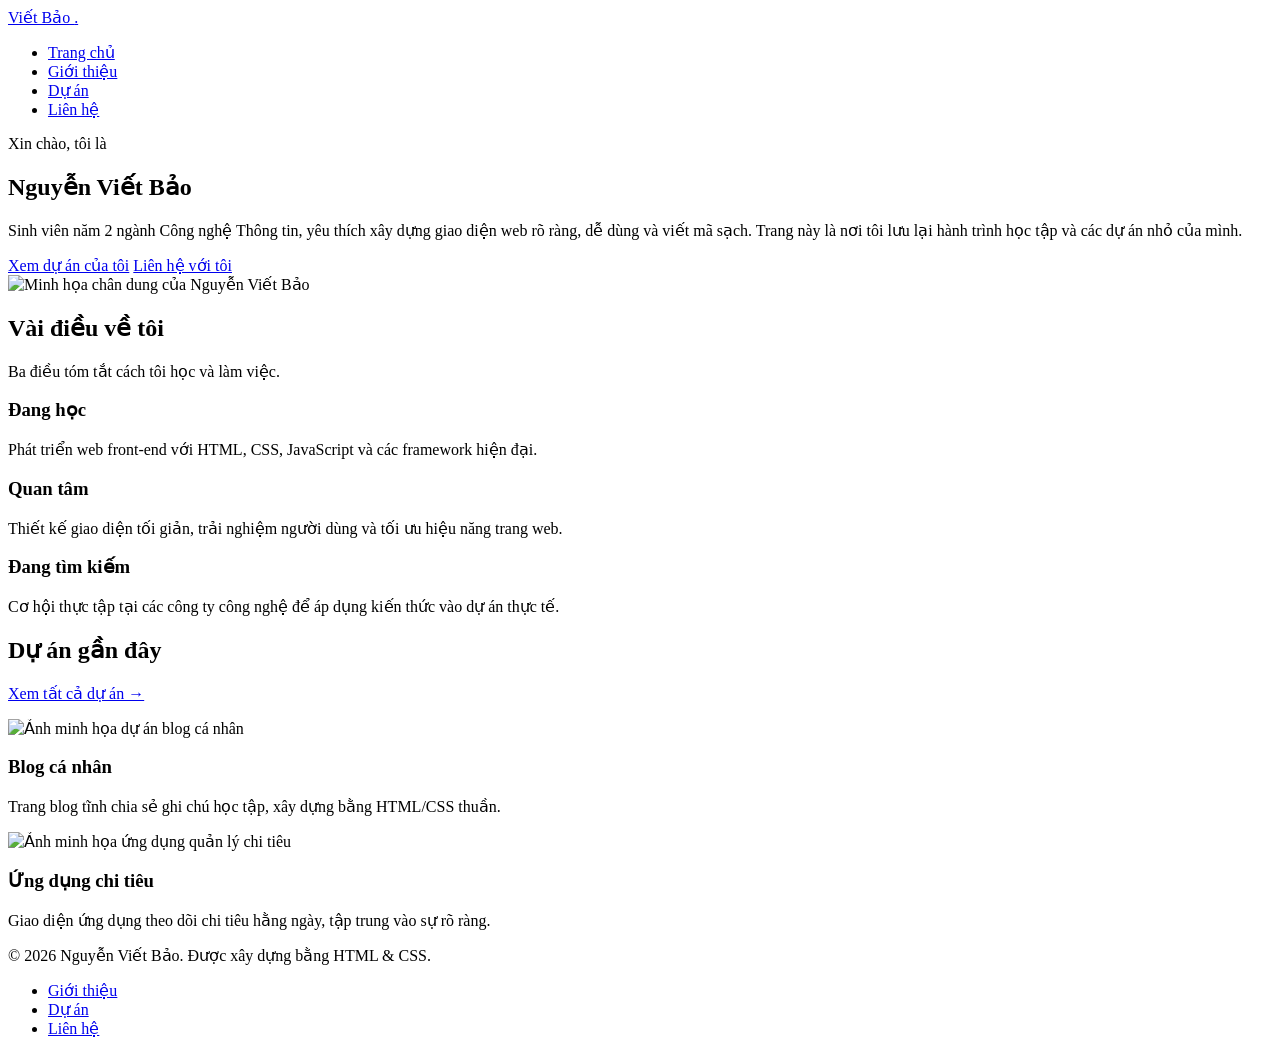
==== index.html @ 62022262 "Add files via upload" ====
<!DOCTYPE html>
<html lang="vi">
<head>
  <meta charset="UTF-8">
  <meta name="viewport" content="width=device-width, initial-scale=1.0">
  <title>Nguyễn Viết Bảo — Trang chủ</title>
  <meta name="description" content="Trang giới thiệu cá nhân của Nguyễn Viết Bảo, sinh viên ngành Công nghệ Thông tin.">
  <link rel="preconnect" href="https://fonts.googleapis.com">
  <link href="https://fonts.googleapis.com/css2?family=Fraunces:wght@400;500;600&family=Inter:wght@400;500;600&display=swap" rel="stylesheet">
  <link rel="stylesheet" href="css/style.css">
</head>
<body>

  <header class="site-header">
    <div class="container">
      <a href="index.html" class="wordmark">Viết Bảo <span>.</span></a>
      <nav class="main-nav" aria-label="Điều hướng chính">
        <ul>
          <li><a href="index.html" aria-current="page">Trang chủ</a></li>
          <li><a href="about.html">Giới thiệu</a></li>
          <li><a href="products.html">Dự án</a></li>
          <li><a href="contact.html">Liên hệ</a></li>
        </ul>
      </nav>
    </div>
  </header>

  <main>
    <section class="hero">
      <div class="container">
        <div class="hero-text">
          <p class="eyebrow">Xin chào, tôi là</p>
          <h1>Nguyễn Viết Bảo</h1>
          <p class="lede">Sinh viên năm 2 ngành Công nghệ Thông tin, yêu thích xây dựng giao diện web rõ ràng, dễ dùng và viết mã sạch. Trang này là nơi tôi lưu lại hành trình học tập và các dự án nhỏ của mình.</p>
          <div class="hero-actions">
            <a href="products.html" class="btn btn-primary">Xem dự án của tôi</a>
            <a href="contact.html" class="btn btn-ghost">Liên hệ với tôi</a>
          </div>
        </div>
        <div class="hero-portrait">
          <img src="images/VIETBAO.png" alt="Minh họa chân dung của Nguyễn Viết Bảo">
        </div>
      </div>
    </section>
    <section class="section">
      <div class="container">
        <div class="section-head">
          <h2>Vài điều về tôi</h2>
          <p>Ba điều tóm tắt cách tôi học và làm việc.</p>
        </div>
        <div class="grid-3">
          <div class="card">
            <h3>Đang học</h3>
            <p>Phát triển web front-end với HTML, CSS, JavaScript và các framework hiện đại.</p>
          </div>
          <div class="card">
            <h3>Quan tâm</h3>
            <p>Thiết kế giao diện tối giản, trải nghiệm người dùng và tối ưu hiệu năng trang web.</p>
          </div>
          <div class="card">
            <h3>Đang tìm kiếm</h3>
            <p>Cơ hội thực tập tại các công ty công nghệ để áp dụng kiến thức vào dự án thực tế.</p>
          </div>
        </div>
      </div>
    </section>

    <section class="section">
      <div class="container">
        <div class="section-head">
          <h2>Dự án gần đây</h2>
          <p><a href="products.html">Xem tất cả dự án →</a></p>
        </div>
        <div class="grid-3">
          <div class="card">
            <img src="images/project-blog.svg" alt="Ảnh minh họa dự án blog cá nhân">
            <h3>Blog cá nhân</h3>
            <p>Trang blog tĩnh chia sẻ ghi chú học tập, xây dựng bằng HTML/CSS thuần.</p>
          </div>
          <div class="card">
            <img src="images/project-app.svg" alt="Ảnh minh họa ứng dụng quản lý chi tiêu">
            <h3>Ứng dụng chi tiêu</h3>
            <p>Giao diện ứng dụng theo dõi chi tiêu hằng ngày, tập trung vào sự rõ ràng.</p>
          </div>
        </div>
      </div>
    </section>
  </main>

  <footer class="site-footer">
    <div class="container">
      <p>© 2026 Nguyễn Viết Bảo. Được xây dựng bằng HTML &amp; CSS.</p>
      <ul class="footer-links">
        <li><a href="about.html">Giới thiệu</a></li>
        <li><a href="products.html">Dự án</a></li>
        <li><a href="contact.html">Liên hệ</a></li>
      </ul>
    </div>
  </footer>

</body>
</html>
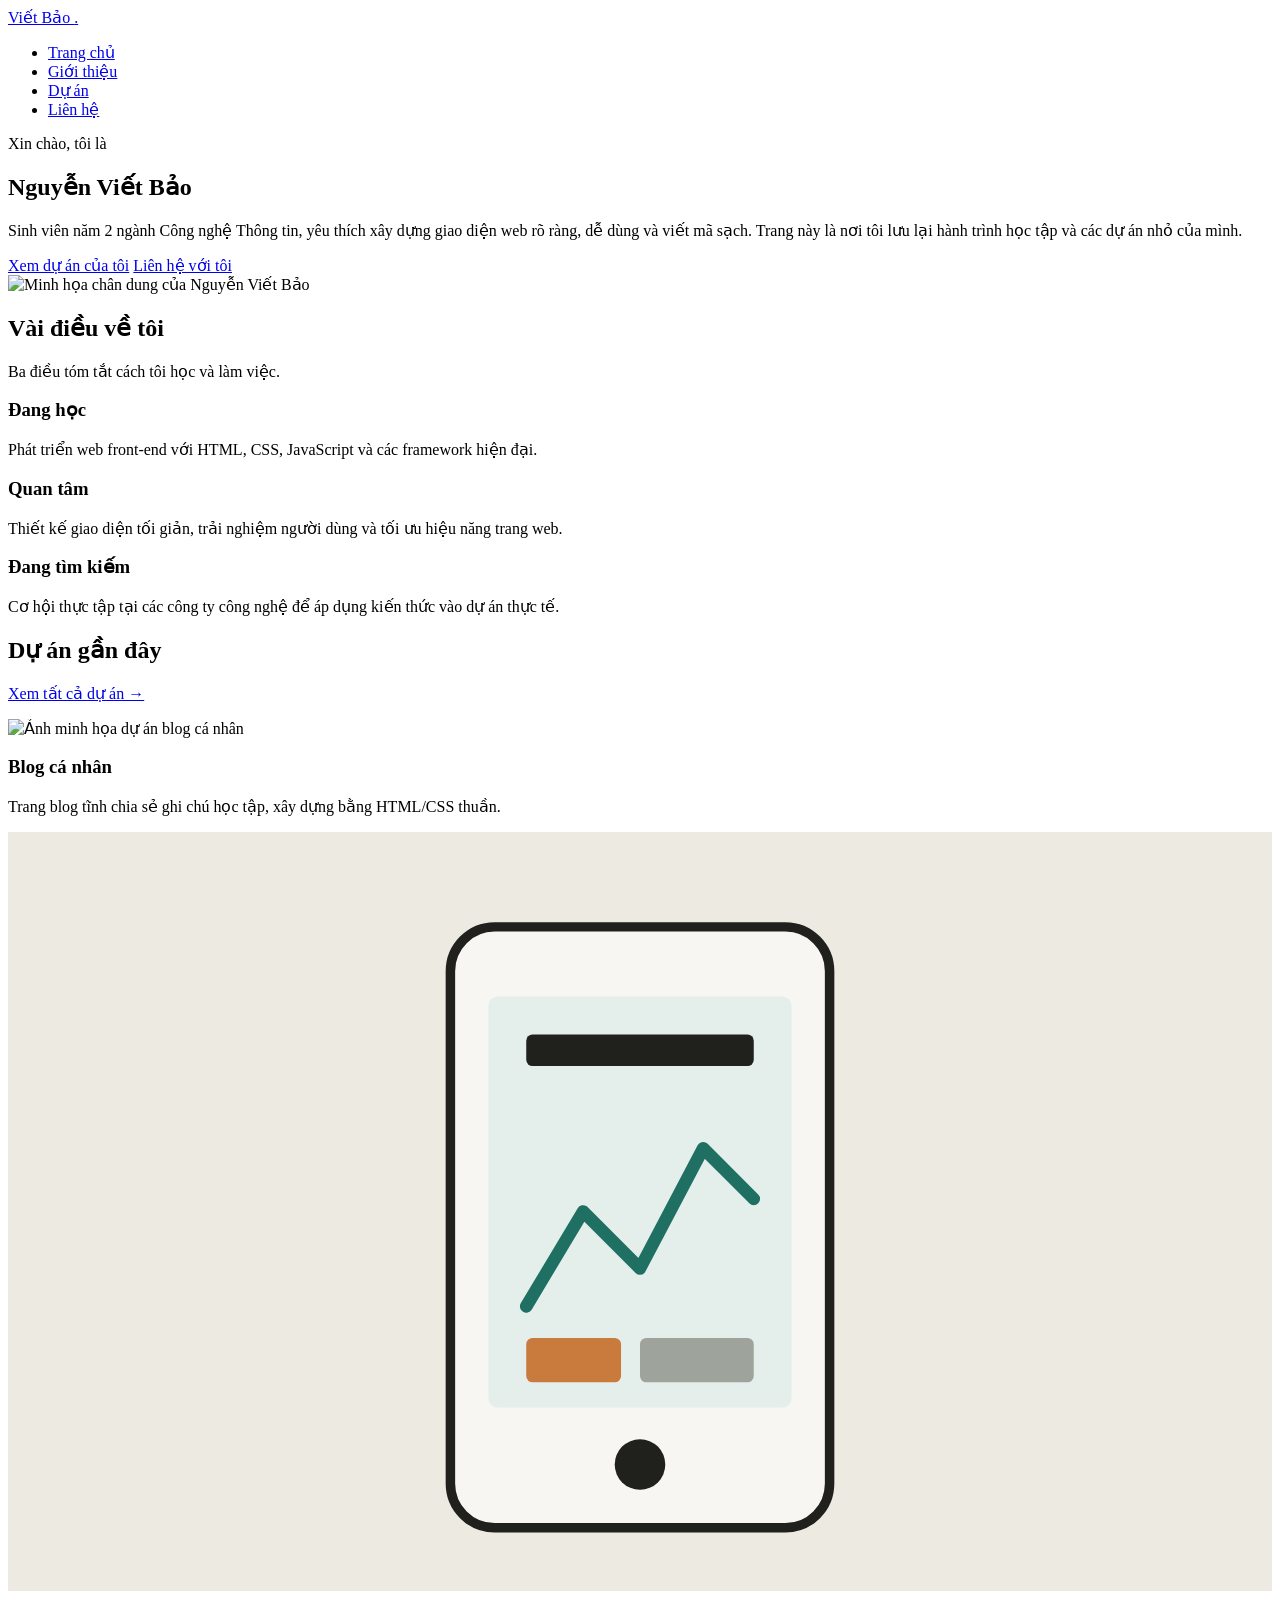
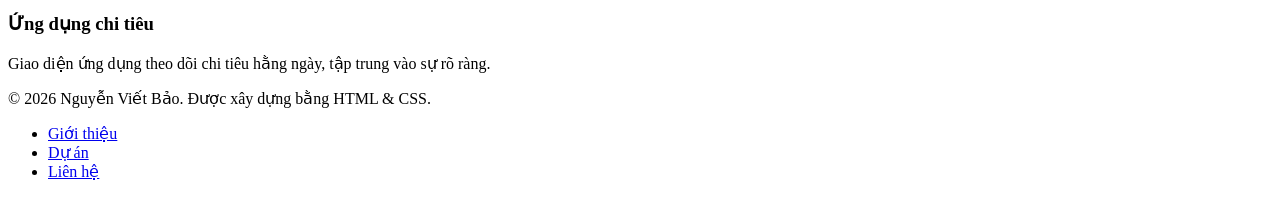
==== commit a31c2982: "Fix image source path in index.html" ====
--- a/index.html
+++ b/index.html
@@ -78,7 +78,7 @@
             <p>Trang blog tĩnh chia sẻ ghi chú học tập, xây dựng bằng HTML/CSS thuần.</p>
           </div>
           <div class="card">
-            <img src="images/project-app.svg" alt="Ảnh minh họa ứng dụng quản lý chi tiêu">
+            <img src="project-app.svg" alt="Ảnh minh họa ứng dụng quản lý chi tiêu">
             <h3>Ứng dụng chi tiêu</h3>
             <p>Giao diện ứng dụng theo dõi chi tiêu hằng ngày, tập trung vào sự rõ ràng.</p>
           </div>
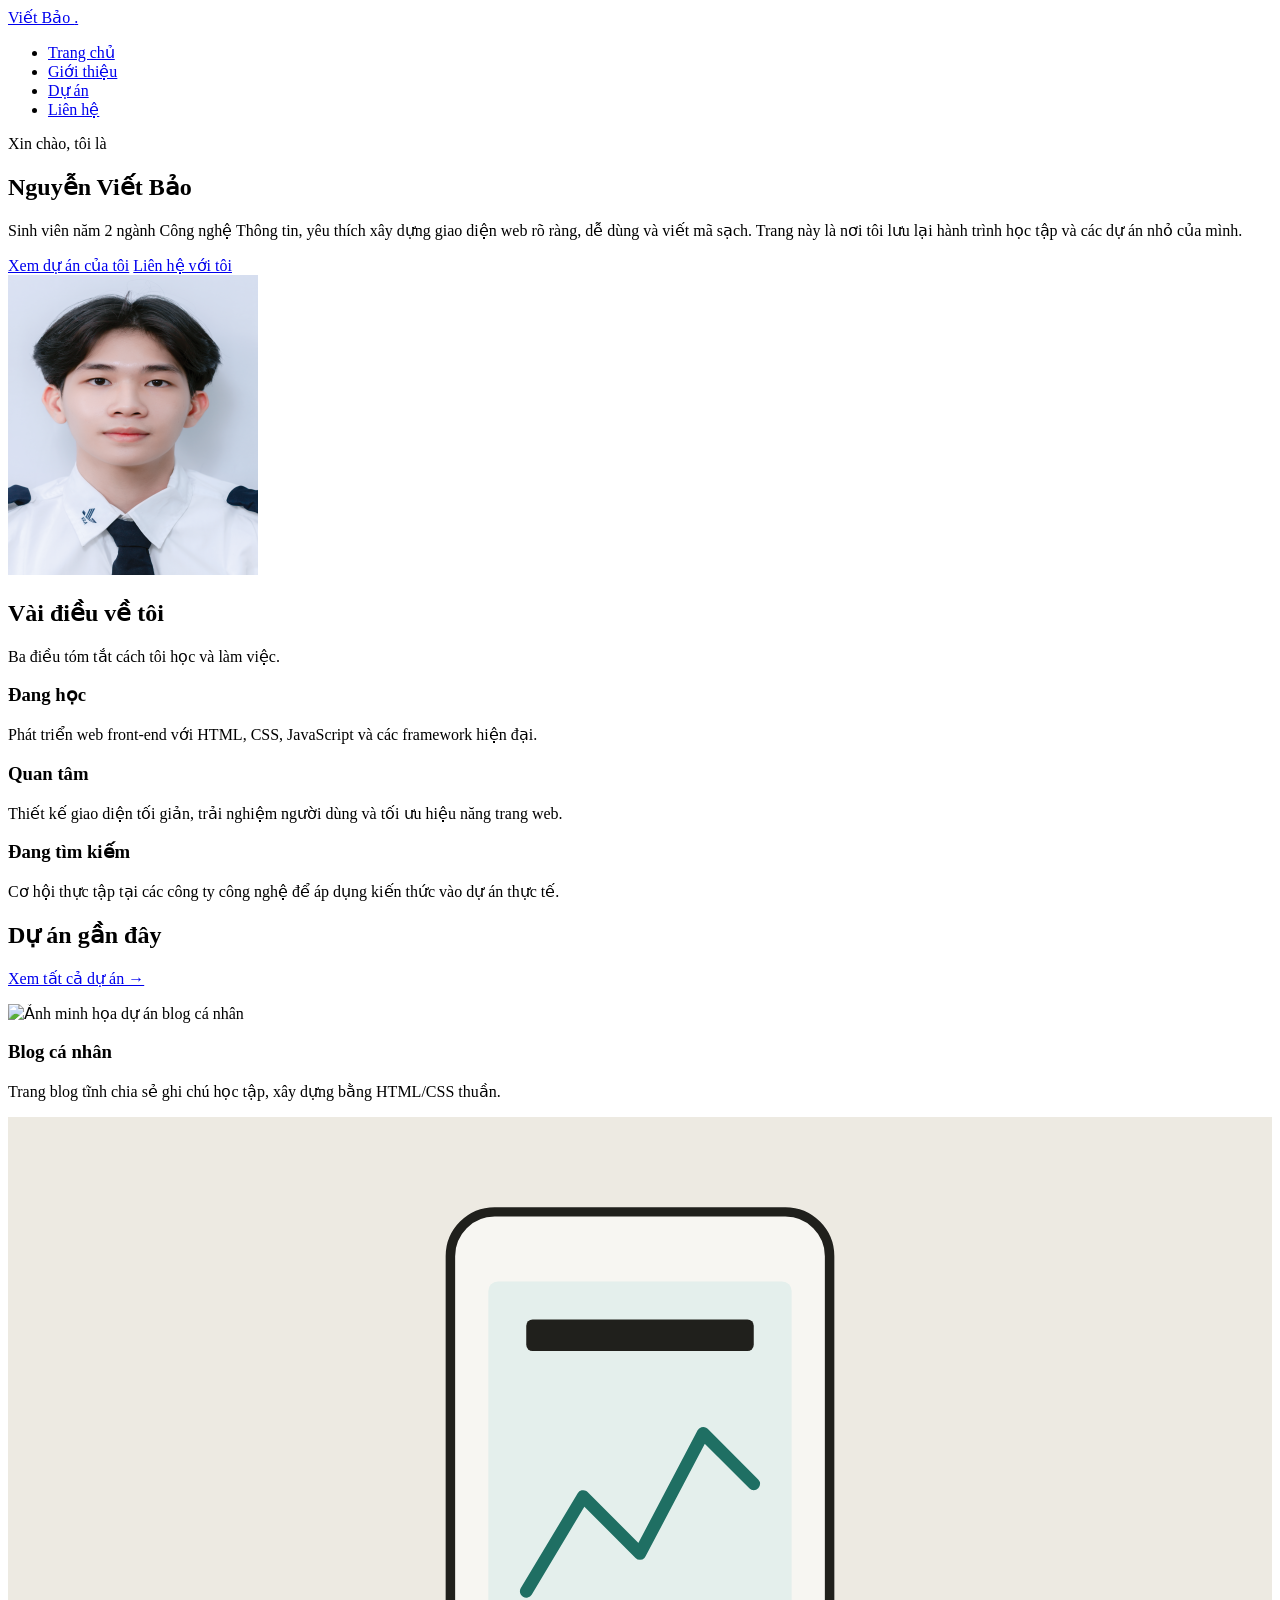
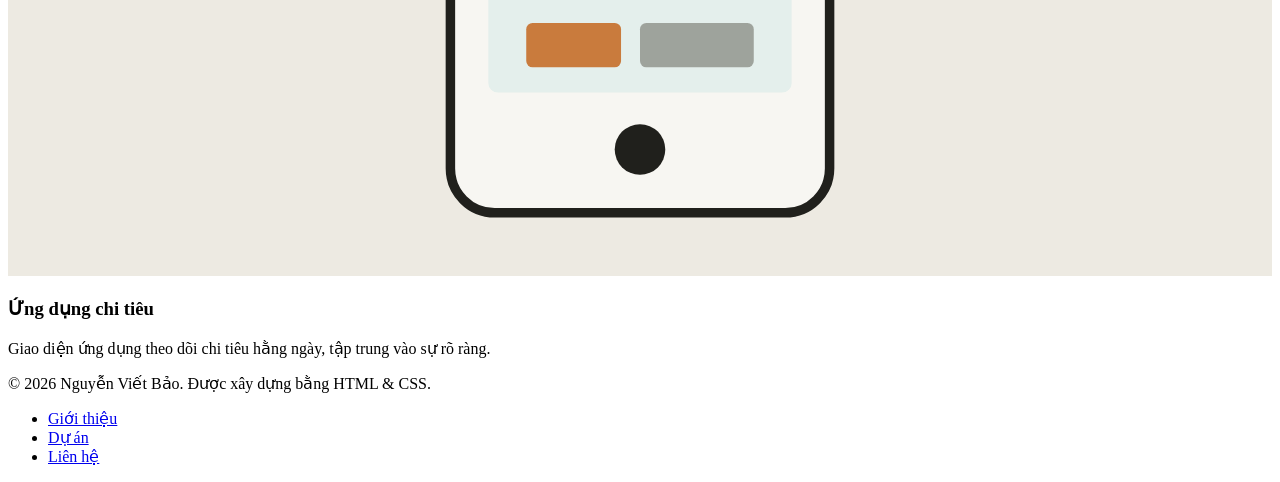
==== commit cb0c6a90: "Update index.html" ====
--- a/index.html
+++ b/index.html
@@ -38,7 +38,7 @@
           </div>
         </div>
         <div class="hero-portrait">
-          <img src="images/VIETBAO.png" alt="Minh họa chân dung của Nguyễn Viết Bảo">
+          <img src="VIETBAO.png" alt="Minh họa chân dung của Nguyễn Viết Bảo">
         </div>
       </div>
     </section>
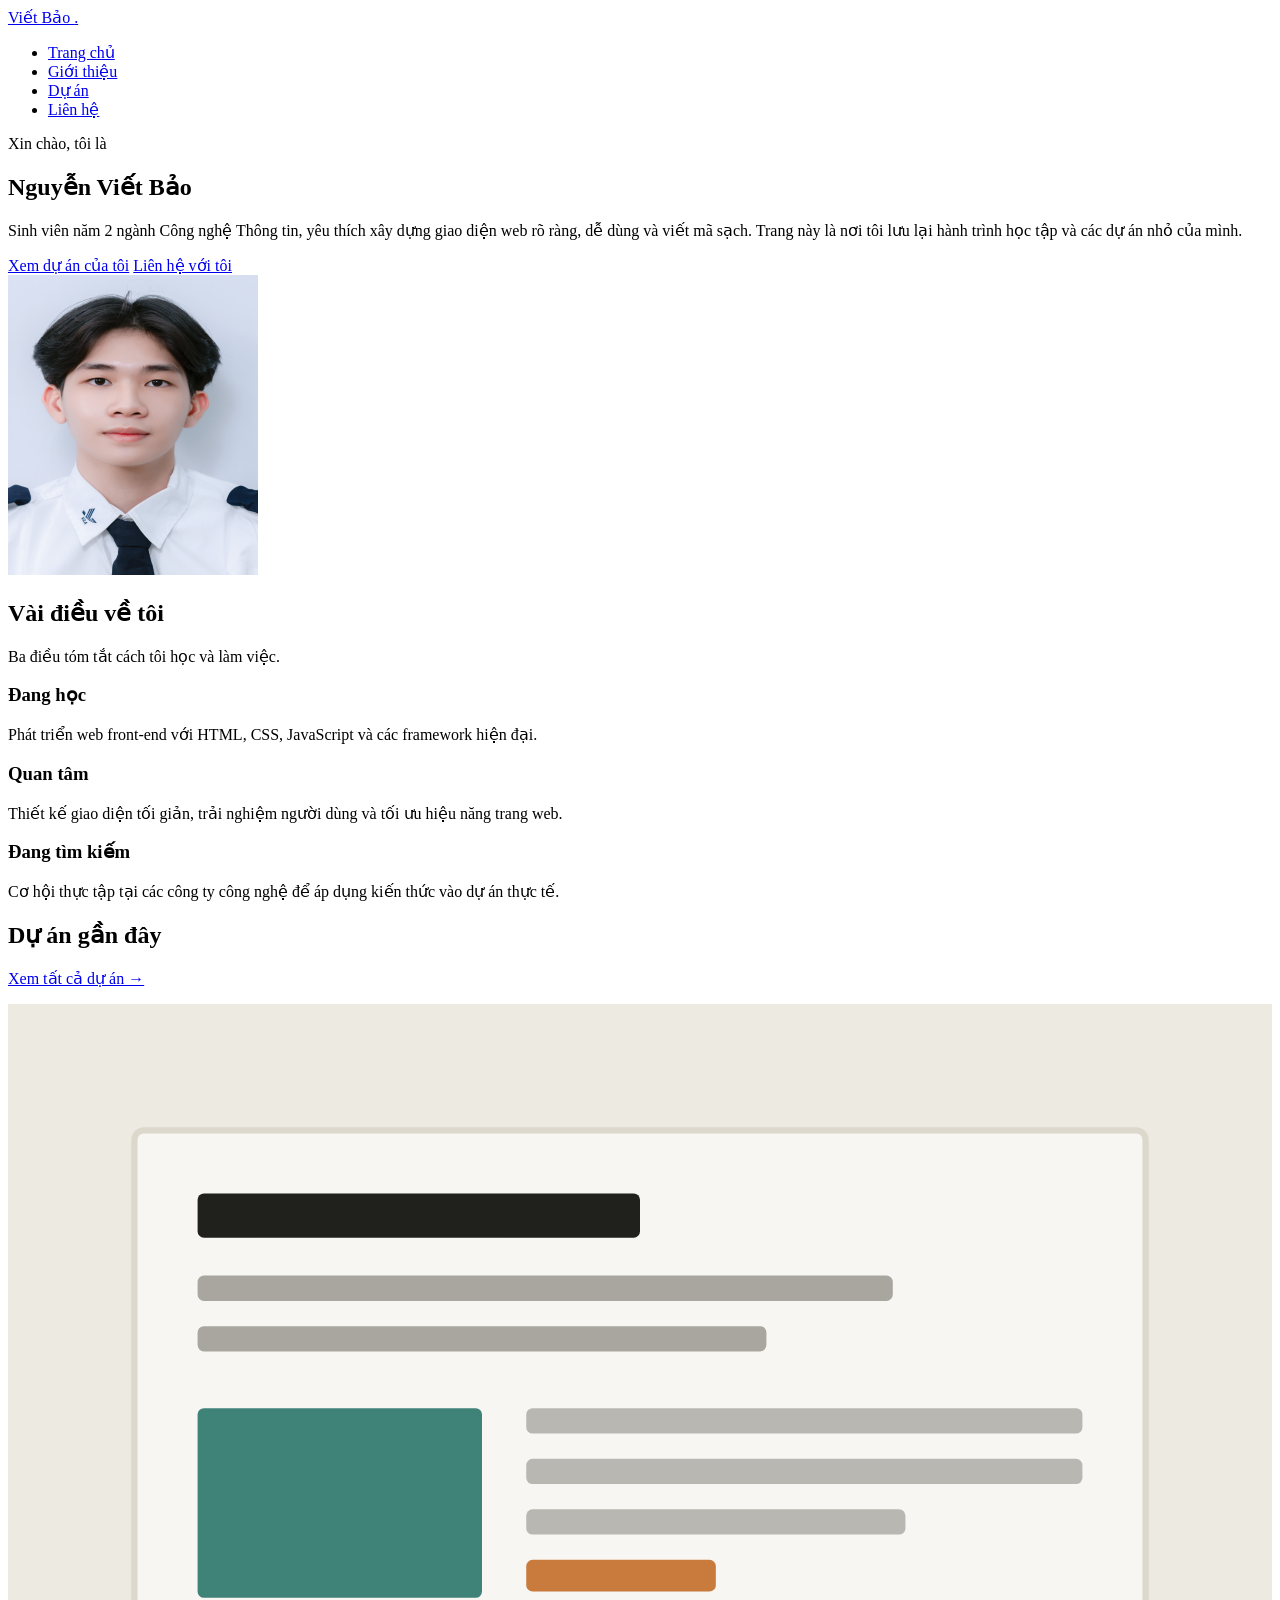
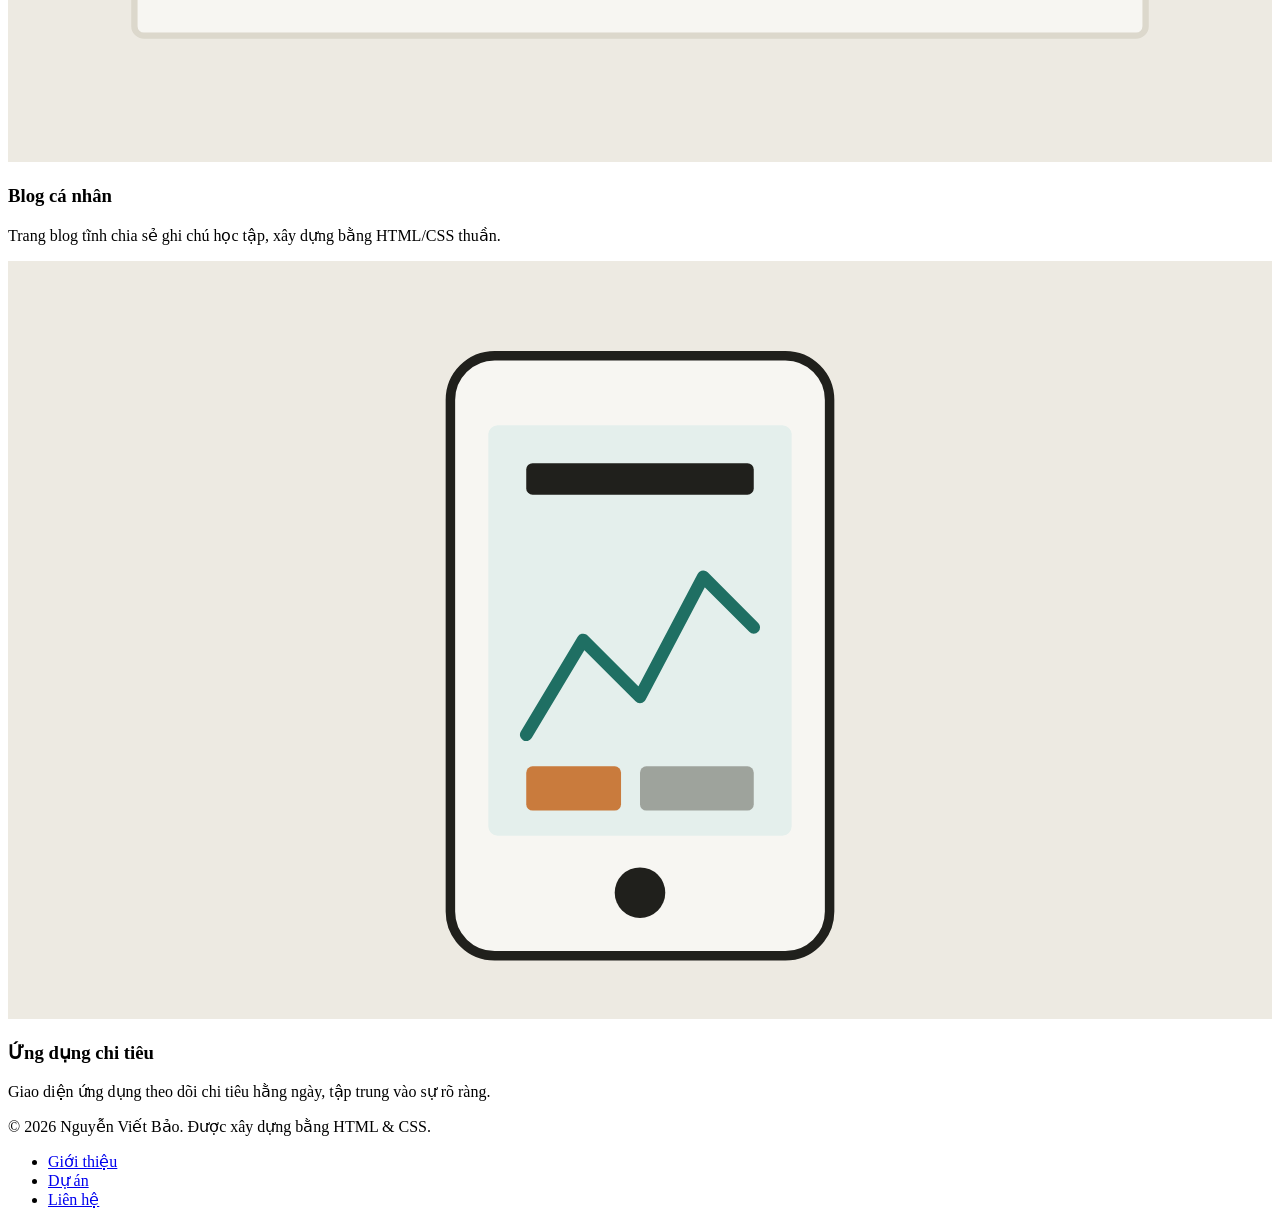
==== commit 84f8fb9e: "Update index.html" ====
--- a/index.html
+++ b/index.html
@@ -73,7 +73,7 @@
         </div>
         <div class="grid-3">
           <div class="card">
-            <img src="images/project-blog.svg" alt="Ảnh minh họa dự án blog cá nhân">
+            <img src="project-blog.svg" alt="Ảnh minh họa dự án blog cá nhân">
             <h3>Blog cá nhân</h3>
             <p>Trang blog tĩnh chia sẻ ghi chú học tập, xây dựng bằng HTML/CSS thuần.</p>
           </div>
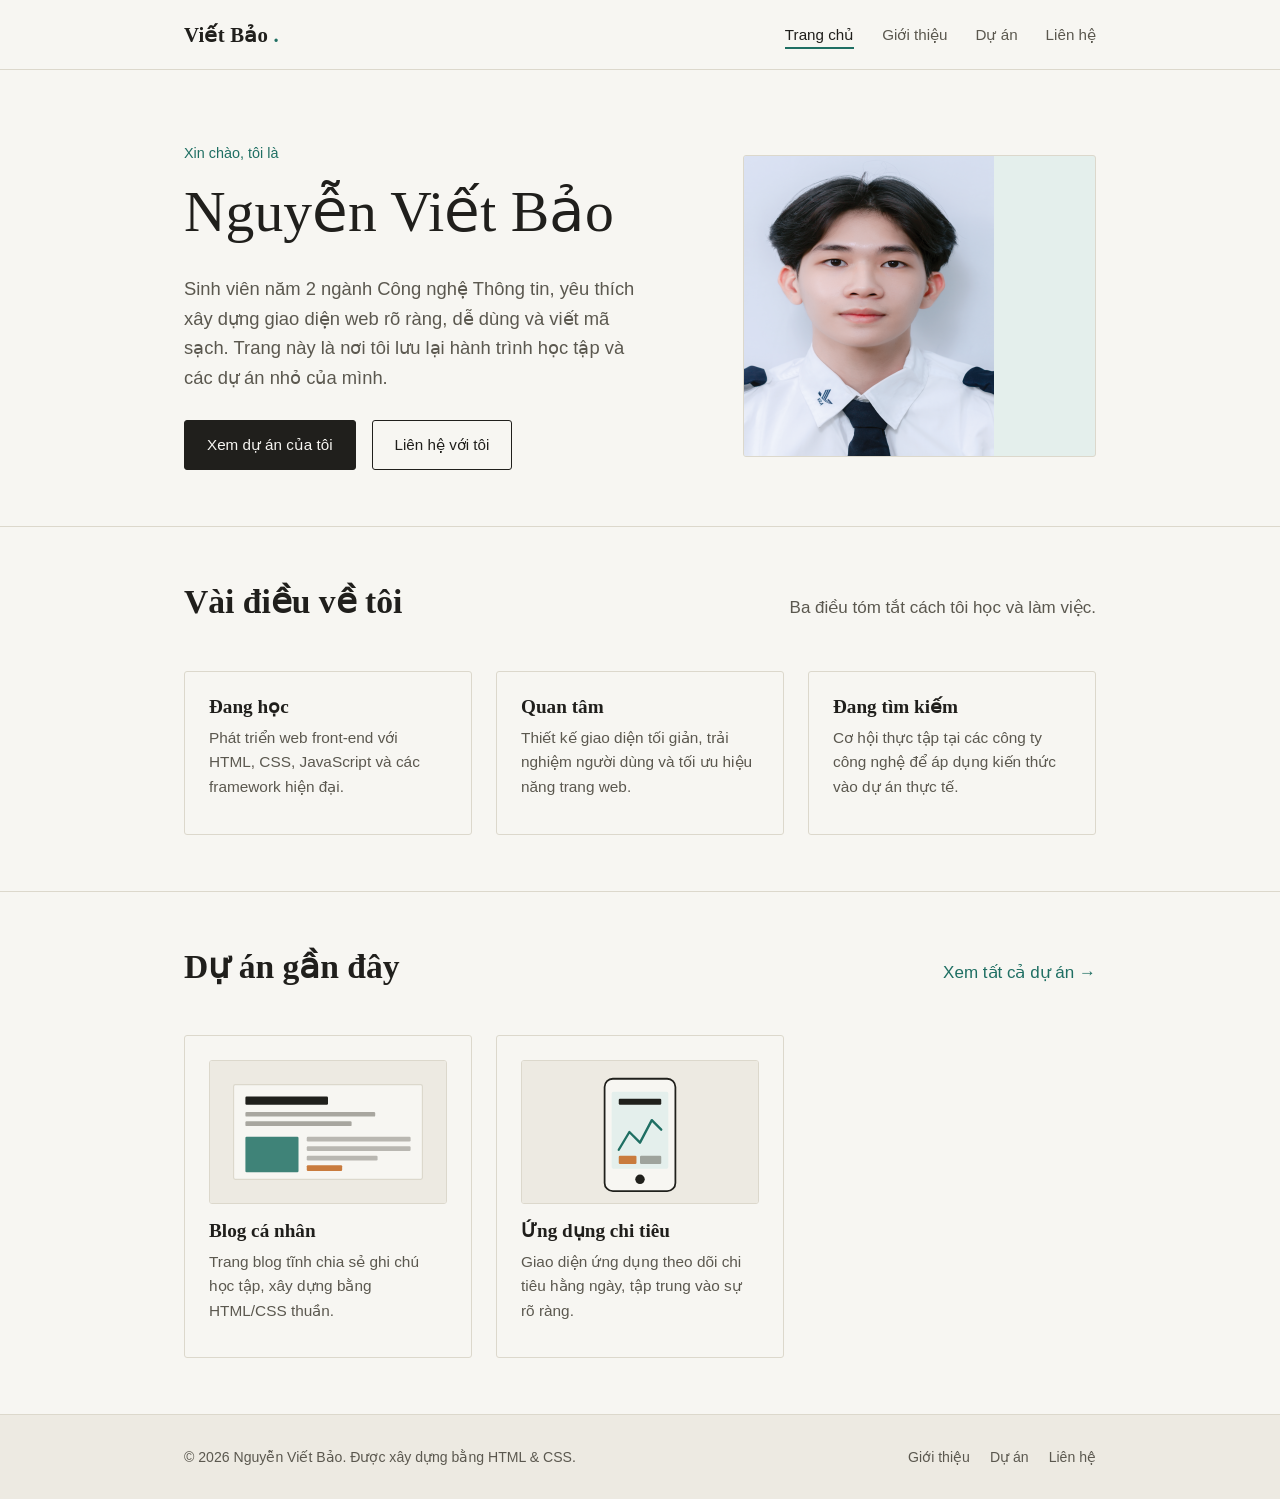
==== commit ca029cad: "Update index.html" ====
--- a/index.html
+++ b/index.html
@@ -7,7 +7,7 @@
   <meta name="description" content="Trang giới thiệu cá nhân của Nguyễn Viết Bảo, sinh viên ngành Công nghệ Thông tin.">
   <link rel="preconnect" href="https://fonts.googleapis.com">
   <link href="https://fonts.googleapis.com/css2?family=Fraunces:wght@400;500;600&family=Inter:wght@400;500;600&display=swap" rel="stylesheet">
-  <link rel="stylesheet" href="css/style.css">
+  <link rel="stylesheet" href="style.css">
 </head>
 <body>
 
--- a/style.css
+++ b/style.css
@@ -0,0 +1,417 @@
+/* =============================================================
+   Website cá nhân — style.css
+   Font: Fraunces (tiêu đề) + Inter (nội dung)
+   Bảng màu: giấy kem, mực đen ấm, xanh rêu đậm, cam đất nhấn
+   ============================================================= */
+
+:root {
+  --bg: #f7f6f2;
+  --bg-alt: #edeae2;
+  --ink: #201f1c;
+  --ink-soft: #5b584f;
+  --line: #dcd8cc;
+  --accent: #1f6f63;      /* xanh rêu đậm — màu nhấn chính */
+  --accent-soft: #e4efec; /* nền nhạt của accent */
+  --warm: #c97b3d;        /* cam đất — nhấn phụ, dùng tiết chế */
+  --max-width: 960px;
+  --radius: 3px;
+}
+
+* { box-sizing: border-box; }
+
+html { scroll-behavior: smooth; }
+
+body {
+  margin: 0;
+  background: var(--bg);
+  color: var(--ink);
+  font-family: "Inter", -apple-system, "Segoe UI", sans-serif;
+  font-size: 17px;
+  line-height: 1.6;
+  -webkit-font-smoothing: antialiased;
+}
+
+img { max-width: 100%; display: block; }
+
+a {
+  color: var(--accent);
+  text-decoration: none;
+}
+a:hover { text-decoration: underline; }
+
+a:focus-visible,
+button:focus-visible {
+  outline: 2px solid var(--accent);
+  outline-offset: 3px;
+}
+
+h1, h2, h3 {
+  font-family: "Fraunces", Georgia, serif;
+  font-weight: 600;
+  line-height: 1.15;
+  margin: 0 0 0.5em;
+  color: var(--ink);
+}
+
+h1 { font-size: clamp(2.4rem, 5vw, 3.6rem); font-weight: 500; }
+h2 { font-size: clamp(1.6rem, 3vw, 2.1rem); }
+h3 { font-size: 1.2rem; }
+
+p { margin: 0 0 1em; color: var(--ink-soft); }
+
+.container {
+  max-width: var(--max-width);
+  margin: 0 auto;
+  padding: 0 24px;
+}
+
+/* ---------- Header / thanh điều hướng ---------- */
+
+.site-header {
+  border-bottom: 1px solid var(--line);
+  background: var(--bg);
+  position: sticky;
+  top: 0;
+  z-index: 10;
+}
+
+.site-header .container {
+  display: flex;
+  align-items: center;
+  justify-content: space-between;
+  padding-top: 18px;
+  padding-bottom: 18px;
+  flex-wrap: wrap;
+  gap: 12px;
+}
+
+.wordmark {
+  font-family: "Fraunces", Georgia, serif;
+  font-size: 1.3rem;
+  font-weight: 600;
+  color: var(--ink);
+  text-decoration: none;
+  letter-spacing: 0.2px;
+}
+.wordmark span { color: var(--accent); }
+.wordmark:hover { text-decoration: none; }
+
+.main-nav ul {
+  list-style: none;
+  display: flex;
+  gap: 28px;
+  margin: 0;
+  padding: 0;
+}
+
+.main-nav a {
+  color: var(--ink-soft);
+  font-size: 0.95rem;
+}
+
+.main-nav a[aria-current="page"] {
+  color: var(--ink);
+  border-bottom: 2px solid var(--accent);
+  padding-bottom: 4px;
+}
+
+/* ---------- Hero (trang chủ) ---------- */
+
+.hero {
+  padding: 72px 0 56px;
+  border-bottom: 1px solid var(--line);
+}
+
+.hero .container {
+  display: grid;
+  grid-template-columns: 1.3fr 0.9fr;
+  gap: 48px;
+  align-items: center;
+}
+
+.eyebrow {
+  color: var(--accent);
+  font-size: 0.9rem;
+  margin-bottom: 14px;
+  font-weight: 500;
+}
+
+.hero .lede {
+  font-size: 1.15rem;
+  max-width: 46ch;
+}
+
+.hero-actions {
+  display: flex;
+  gap: 16px;
+  margin-top: 28px;
+  flex-wrap: wrap;
+}
+
+.btn {
+  display: inline-block;
+  padding: 12px 22px;
+  border-radius: var(--radius);
+  font-size: 0.95rem;
+  font-weight: 500;
+  border: 1px solid var(--ink);
+}
+.btn:hover { text-decoration: none; }
+
+.btn-primary {
+  background: var(--ink);
+  color: var(--bg);
+}
+.btn-primary:hover { background: var(--accent); border-color: var(--accent); }
+
+.btn-ghost {
+  background: transparent;
+  color: var(--ink);
+}
+.btn-ghost:hover { background: var(--bg-alt); }
+
+.hero-portrait {
+  border-radius: var(--radius);
+  overflow: hidden;
+  background: var(--accent-soft);
+  border: 1px solid var(--line);
+}
+
+/* ---------- Khối nội dung chung ---------- */
+
+.section {
+  padding: 56px 0;
+  border-bottom: 1px solid var(--line);
+}
+
+.section:last-of-type { border-bottom: none; }
+
+.section-head {
+  display: flex;
+  justify-content: space-between;
+  align-items: baseline;
+  gap: 24px;
+  margin-bottom: 32px;
+  flex-wrap: wrap;
+}
+
+.section-head p { margin: 0; max-width: 42ch; }
+
+.grid-3 {
+  display: grid;
+  grid-template-columns: repeat(3, 1fr);
+  gap: 24px;
+}
+
+.grid-2 {
+  display: grid;
+  grid-template-columns: 1fr 1fr;
+  gap: 32px;
+}
+
+.card {
+  border: 1px solid var(--line);
+  border-radius: var(--radius);
+  padding: 24px;
+  background: var(--bg);
+}
+
+.card img {
+  width: 100%;
+  border-radius: var(--radius);
+  margin-bottom: 16px;
+  border: 1px solid var(--line);
+}
+
+.card h3 { margin-bottom: 8px; }
+.card p { margin-bottom: 10px; font-size: 0.96rem; }
+
+.tag-list {
+  list-style: none;
+  display: flex;
+  flex-wrap: wrap;
+  gap: 8px;
+  padding: 0;
+  margin: 0;
+}
+.tag-list li {
+  border: 1px solid var(--line);
+  background: var(--bg-alt);
+  color: var(--ink-soft);
+  font-size: 0.82rem;
+  padding: 4px 11px;
+  border-radius: 999px;
+}
+
+/* ---------- Dòng thời gian (timeline) — dùng vì nội dung thực sự có trình tự ---------- */
+
+.timeline {
+  border-left: 2px solid var(--line);
+  padding-left: 28px;
+  display: flex;
+  flex-direction: column;
+  gap: 30px;
+}
+
+.timeline-item { position: relative; }
+
+.timeline-item::before {
+  content: "";
+  position: absolute;
+  left: -34px;
+  top: 4px;
+  width: 10px;
+  height: 10px;
+  border-radius: 50%;
+  background: var(--accent);
+}
+
+.timeline-item .date {
+  font-size: 0.85rem;
+  color: var(--accent);
+  font-weight: 500;
+  margin-bottom: 4px;
+  display: block;
+}
+
+/* ---------- Kỹ năng ---------- */
+
+.skill-row {
+  display: grid;
+  grid-template-columns: 160px 1fr;
+  align-items: center;
+  gap: 16px;
+  margin-bottom: 16px;
+}
+
+.skill-bar {
+  height: 8px;
+  background: var(--bg-alt);
+  border-radius: 999px;
+  overflow: hidden;
+}
+.skill-bar span {
+  display: block;
+  height: 100%;
+  background: var(--accent);
+  border-radius: 999px;
+}
+
+/* ---------- Trang liên hệ ---------- */
+
+.contact-grid {
+  display: grid;
+  grid-template-columns: 1fr 1fr;
+  gap: 40px;
+}
+
+.contact-list {
+  list-style: none;
+  padding: 0;
+  margin: 0;
+  display: flex;
+  flex-direction: column;
+  gap: 18px;
+}
+
+.contact-list li {
+  display: flex;
+  gap: 14px;
+  align-items: flex-start;
+  border-bottom: 1px solid var(--line);
+  padding-bottom: 18px;
+}
+
+.contact-list strong {
+  display: block;
+  font-size: 0.85rem;
+  color: var(--ink-soft);
+  font-weight: 500;
+  margin-bottom: 3px;
+}
+
+form {
+  display: flex;
+  flex-direction: column;
+  gap: 16px;
+}
+
+label {
+  font-size: 0.88rem;
+  color: var(--ink-soft);
+  margin-bottom: 6px;
+  display: block;
+}
+
+input, textarea {
+  width: 100%;
+  padding: 12px 14px;
+  border: 1px solid var(--line);
+  border-radius: var(--radius);
+  background: var(--bg);
+  font-family: inherit;
+  font-size: 0.95rem;
+  color: var(--ink);
+}
+
+input:focus, textarea:focus {
+  outline: 2px solid var(--accent);
+  outline-offset: 1px;
+}
+
+textarea { resize: vertical; min-height: 130px; }
+
+.note {
+  font-size: 0.85rem;
+  color: var(--ink-soft);
+  margin-top: -4px;
+}
+
+/* ---------- Footer ---------- */
+
+.site-footer {
+  border-top: 1px solid var(--line);
+  padding: 28px 0;
+  background: var(--bg-alt);
+}
+
+.site-footer .container {
+  display: flex;
+  justify-content: space-between;
+  align-items: center;
+  flex-wrap: wrap;
+  gap: 12px;
+}
+
+.site-footer p {
+  margin: 0;
+  font-size: 0.88rem;
+  color: var(--ink-soft);
+}
+
+.footer-links {
+  list-style: none;
+  display: flex;
+  gap: 20px;
+  padding: 0;
+  margin: 0;
+}
+.footer-links a { font-size: 0.88rem; color: var(--ink-soft); }
+
+/* ---------- Responsive ---------- */
+
+@media (max-width: 760px) {
+  .hero .container { grid-template-columns: 1fr; }
+  .hero-portrait { max-width: 280px; }
+  .grid-3 { grid-template-columns: 1fr; }
+  .grid-2 { grid-template-columns: 1fr; }
+  .contact-grid { grid-template-columns: 1fr; }
+  .main-nav ul { gap: 16px; flex-wrap: wrap; }
+  .skill-row { grid-template-columns: 110px 1fr; }
+}
+
+@media (max-width: 480px) {
+  body { font-size: 16px; }
+  .section { padding: 40px 0; }
+  .hero { padding: 48px 0 36px; }
+}
